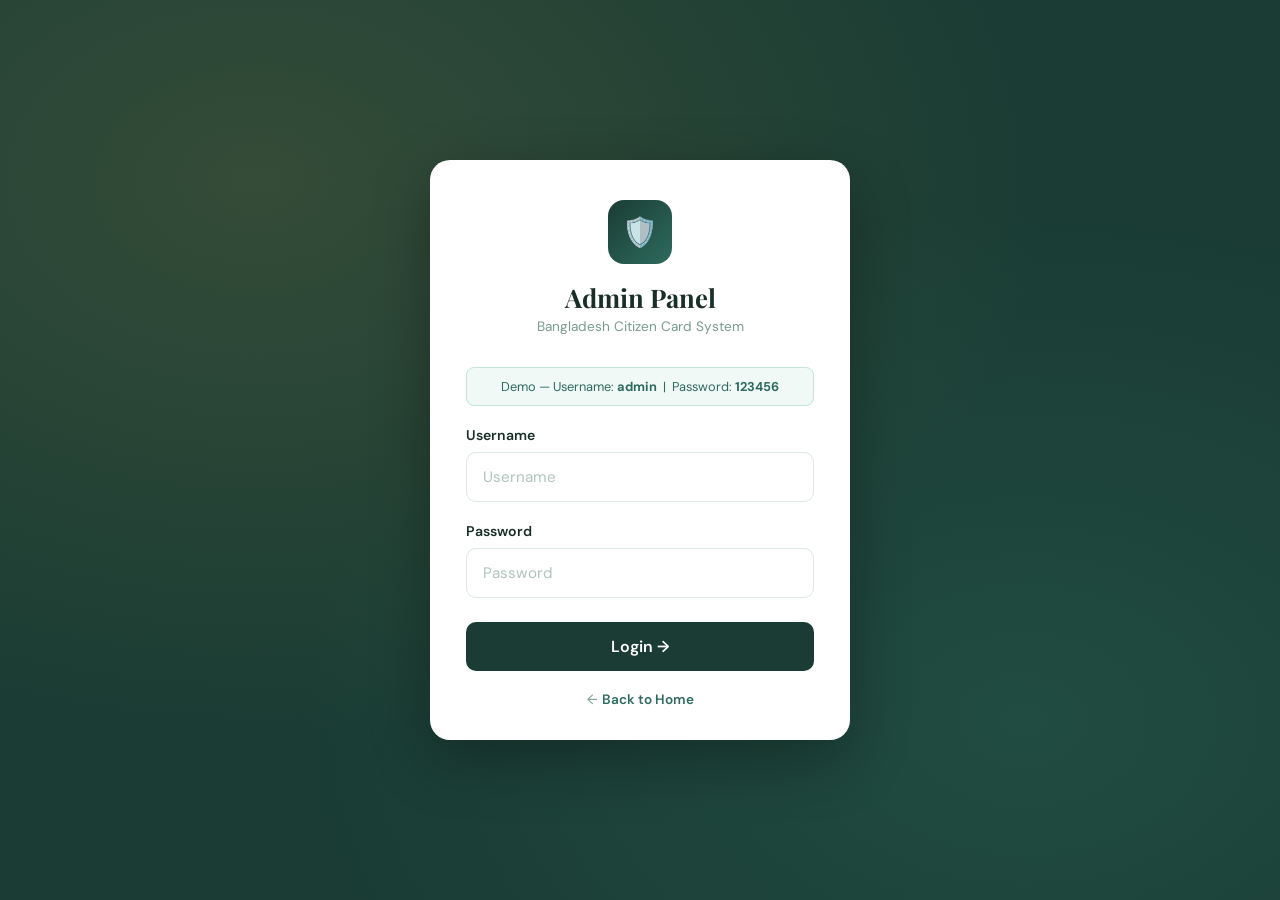
==== admin-login.html @ 38b1d243 "registration from and login fixed" ====
<!DOCTYPE html>
<html lang="en">
<head>
  <meta charset="UTF-8" />
  <meta name="viewport" content="width=device-width, initial-scale=1.0"/>
  <title>Admin Login — Bangladesh Citizen Card</title>
  <link href="https://fonts.googleapis.com/css2?family=Playfair+Display:wght@600;700&family=DM+Sans:wght@300;400;500;600&display=swap" rel="stylesheet"/>
  <link rel="stylesheet" href="style.css"/>
  <style>
    .admin-login-page {
      min-height: 100vh;
      background: var(--green-dark);
      display: flex;
      align-items: center;
      justify-content: center;
      padding: 24px;
      position: relative;
      overflow: hidden;
    }

    .admin-login-page::before {
      content: '';
      position: absolute;
      inset: 0;
      background:
        radial-gradient(ellipse at 20% 20%, rgba(201,168,76,0.15) 0%, transparent 55%),
        radial-gradient(ellipse at 80% 80%, rgba(58,138,116,0.20) 0%, transparent 50%);
      pointer-events: none;
    }

    .admin-login-box {
      background: var(--white);
      border-radius: 20px;
      padding: 40px 36px 32px;
      width: 100%;
      max-width: 420px;
      box-shadow: 0 20px 60px rgba(0,0,0,0.3);
      position: relative;
      z-index: 1;
    }

    .admin-login-header {
      text-align: center;
      margin-bottom: 32px;
    }

    .admin-icon {
      width: 64px;
      height: 64px;
      background: linear-gradient(135deg, var(--green-dark), var(--green-mid));
      border-radius: 16px;
      display: flex;
      align-items: center;
      justify-content: center;
      font-size: 1.8rem;
      margin: 0 auto 16px;
    }

    .admin-login-header h2 {
      font-family: 'Playfair Display', serif;
      font-size: 1.6rem;
      color: var(--text-dark);
      margin-bottom: 4px;
    }

    .admin-login-header p {
      font-size: 0.85rem;
      color: var(--text-muted);
    }

    .admin-login-box .form-group { margin-bottom: 20px; }

    .admin-login-box .form-group label {
      display: block;
      font-size: 0.88rem;
      font-weight: 600;
      color: var(--text-dark);
      margin-bottom: 8px;
    }

    .admin-login-box .form-group input {
      width: 100%;
      padding: 14px 16px;
      border: 1.5px solid var(--border);
      border-radius: 10px;
      font-size: 0.95rem;
      font-family: 'DM Sans', sans-serif;
      color: var(--text-dark);
      background: var(--white);
      outline: none;
      transition: border-color 0.2s, box-shadow 0.2s;
      box-sizing: border-box;
    }

    .admin-login-box .form-group input:focus {
      border-color: var(--green-mid);
      box-shadow: 0 0 0 3px rgba(46,107,94,0.12);
    }

    .admin-login-box .form-group input.error {
      border-color: #e74c3c;
      box-shadow: 0 0 0 3px rgba(231,76,60,0.10);
    }

    .err-msg {
      font-size: 0.8rem;
      color: #e74c3c;
      margin-top: 5px;
      display: none;
    }
    .err-msg.show { display: block; }

    .btn-admin-login {
      width: 100%;
      background: var(--green-dark);
      color: var(--white);
      border: none;
      border-radius: 10px;
      padding: 14px;
      font-size: 1rem;
      font-weight: 600;
      font-family: 'DM Sans', sans-serif;
      cursor: pointer;
      transition: background 0.2s, transform 0.15s;
      margin-top: 4px;
    }

    .btn-admin-login:hover {
      background: var(--green-mid);
      transform: translateY(-1px);
    }

    .back-link {
      text-align: center;
      margin-top: 20px;
      font-size: 0.85rem;
      color: var(--text-muted);
    }

    .back-link a {
      color: var(--green-mid);
      text-decoration: none;
      font-weight: 600;
    }

    .back-link a:hover { text-decoration: underline; }

    .demo-hint {
      background: #f0f9f5;
      border: 1px solid #c3e6d8;
      border-radius: 8px;
      padding: 10px 14px;
      font-size: 0.8rem;
      color: var(--green-mid);
      margin-bottom: 20px;
      text-align: center;
    }
  </style>
</head>
<body>

<div class="admin-login-page">
  <div class="admin-login-box">

    <div class="admin-login-header">
      <div class="admin-icon">🛡️</div>
      <h2>Admin Panel</h2>
      <p>Bangladesh Citizen Card System</p>
    </div>

    <div class="demo-hint">
      Demo — Username: <strong>admin</strong> &nbsp;|&nbsp; Password: <strong>123456</strong>
    </div>

    <div class="form-group">
      <label>Username</label>
      <input type="text" id="admin-username" placeholder="Username" />
      <span class="err-msg" id="username-err">⚠️ Username দিন।</span>
    </div>

    <div class="form-group">
      <label>Password</label>
      <input type="password" id="admin-password" placeholder="Password" />
      <span class="err-msg" id="password-err">⚠️ Password দিন।</span>
    </div>

    <span class="err-msg show" id="wrong-err" style="display:none; margin-bottom:12px; text-align:center;">⚠️ Username বা Password ভুল।</span>

    <button class="btn-admin-login" onclick="adminLogin()">Login →</button>

    <div class="back-link">
      ← <a href="index.html">Back to Home</a>
    </div>

  </div>
</div>

<script>
  function adminLogin() {
    const username = document.getElementById('admin-username').value.trim();
    const password = document.getElementById('admin-password').value.trim();
    const usernameErr = document.getElementById('username-err');
    const passwordErr = document.getElementById('password-err');
    const wrongErr    = document.getElementById('wrong-err');

    // reset
    usernameErr.classList.remove('show');
    passwordErr.classList.remove('show');
    wrongErr.style.display = 'none';
    document.getElementById('admin-username').classList.remove('error');
    document.getElementById('admin-password').classList.remove('error');

    let valid = true;
    if (!username) {
      usernameErr.classList.add('show');
      document.getElementById('admin-username').classList.add('error');
      valid = false;
    }
    if (!password) {
      passwordErr.classList.add('show');
      document.getElementById('admin-password').classList.add('error');
      valid = false;
    }
    if (!valid) return;

    // Fixed admin credentials
    if (username === 'admin' && password === '123456') {
      window.location.href = 'admin.html';
    } else {
      wrongErr.style.display = 'block';
      document.getElementById('admin-username').classList.add('error');
      document.getElementById('admin-password').classList.add('error');
    }
  }

  // Enter key support
  document.addEventListener('keydown', e => {
    if (e.key === 'Enter') adminLogin();
  });
</script>

</body>
</html>
---- style.css ----
/* ============================================================
   Bangladesh Citizen Card System — Stylesheet
   File: style.css
   ============================================================ */

/* ---------- RESET & ROOT VARIABLES ---------- */
*, *::before, *::after {
  box-sizing: border-box;
  margin: 0;
  padding: 0;
}

:root {
  --green-dark:  #1a3c34;
  --green-mid:   #2e6b5e;
  --green-light: #3a8a74;
  --gold:        #c9a84c;
  --gold-light:  #e2c47a;
  --white:       #ffffff;
  --bg-light:    #f4f6f5;
  --text-dark:   #1a2e28;
  --text-mid:    #3d5a52;
  --text-muted:  #7a9a90;
  --border:      #dce8e4;
  --shadow:      0 4px 24px rgba(26, 60, 52, 0.10);
}

body {
  font-family: 'DM Sans', sans-serif;
  background: var(--bg-light);
  color: var(--text-dark);
  min-height: 100vh;
}

/* ---------- NAVBAR ---------- */
nav {
  position: sticky;
  top: 0;
  z-index: 100;
  background: var(--white);
  border-bottom: 2px solid var(--border);
  display: flex;
  align-items: center;
  justify-content: space-between;
  padding: 0 32px;
  height: 60px;
  box-shadow: 0 2px 12px rgba(26, 60, 52, 0.07);
}

.nav-logo {
  display: flex;
  align-items: center;
  gap: 12px;
}

.nav-links {
  display: flex;
  align-items: center;
  gap: 28px;
  list-style: none;
}

.nav-links a {
  text-decoration: none;
  color: var(--text-mid);
  font-size: 0.95rem;
  font-weight: 500;
  transition: color 0.2s;
}

.nav-links a:hover {
  color: var(--green-mid);
}

.nav-right {
  display: flex;
  align-items: center;
  gap: 8px;
  color: var(--text-mid);
  font-size: 0.9rem;
  font-weight: 500;
  cursor: pointer;
}

/* ---------- HERO ---------- */
.hero {
  display: flex;
  min-height: 420px;
  overflow: hidden;
}

.hero-bg-pattern {
  position: absolute;
  inset: 0;
  background:
    radial-gradient(ellipse at 70% 50%, rgba(201,168,76,0.10) 0%, transparent 60%),
    radial-gradient(ellipse at 20% 80%, rgba(58,138,116,0.18) 0%, transparent 50%);
  pointer-events: none;
}

.hero-img-side {
  position: absolute;
  left: 0;
  top: 0;
  bottom: 0;
  width: 55%;
  overflow: hidden;
}

.hero-img-side svg {
  width: 100%;
  height: 100%;
  opacity: 0.5;
}

.hero-content {
  position: relative;
  z-index: 2;
  margin-left: auto;
  max-width: 420px;
  display: flex;
  flex-direction: column;
  gap: 18px;
}

.hero-badge {
  display: inline-block;
  background: rgba(201, 168, 76, 0.15);
  border: 1px solid var(--gold);
  color: var(--gold-light);
  font-size: 0.78rem;
  font-weight: 600;
  letter-spacing: 0.12em;
  text-transform: uppercase;
  padding: 4px 14px;
  border-radius: 20px;
  width: fit-content;
}

.hero h1 {
  font-family: 'Playfair Display', serif;
  font-size: 2.6rem;
  color: var(--white);
  line-height: 1.1;
}

.hero h1 span {
  color: var(--gold);
}

.hero-card {
  background: rgba(255, 255, 255, 0.10);
  border: 1px solid rgba(201, 168, 76, 0.30);
  border-radius: 14px;
  padding: 20px 24px;
  backdrop-filter: blur(10px);
}

.hero-card p.label {
  font-size: 0.82rem;
  color: var(--text-muted);
  margin-bottom: 2px;
}

.hero-card p.label span {
  color: var(--gold);
  font-weight: 600;
}

.hero-card .desc {
  font-size: 0.88rem;
  color: rgba(255, 255, 255, 0.75);
  margin: 6px 0 14px;
  line-height: 1.6;
}

.btn-primary {
  display: inline-flex;
  align-items: center;
  gap: 8px;
  background: var(--gold);
  color: var(--green-dark);
  font-weight: 700;
  font-size: 0.92rem;
  padding: 10px 22px;
  border-radius: 8px;
  border: none;
  cursor: pointer;
  text-decoration: none;
  transition: background 0.2s, transform 0.15s;
  letter-spacing: 0.02em;
}

.btn-primary:hover {
  background: var(--gold-light);
  transform: translateY(-1px);
}

/* ---------- LOGIN SECTION ---------- */
.section-account {
  background: var(--white);
  padding: 56px 24px 48px;
  text-align: center;
}

.section-account h2 {
  font-family: 'Playfair Display', serif;
  font-size: 2rem;
  color: var(--text-dark);
  margin-bottom: 8px;
}

.section-account .sub {
  color: var(--text-muted);
  font-size: 0.95rem;
  margin-bottom: 32px;
}

.login-card {
  max-width: 480px;
  margin: 0 auto;
  background: #f7faf9;
  border: 1.5px solid var(--border);
  border-radius: 18px;
  padding: 36px 36px 28px;
  box-shadow: var(--shadow);
  text-align: left;
}

.login-card h3 {
  font-family: 'Playfair Display', serif;
  font-size: 1.3rem;
  color: var(--text-dark);
  margin-bottom: 22px;
  text-align: center;
}

.form-group {
  margin-bottom: 18px;
}

.form-group label {
  display: block;
  font-size: 0.87rem;
  font-weight: 500;
  color: var(--text-mid);
  margin-bottom: 6px;
}

.form-group input {
  width: 100%;
  padding: 11px 14px;
  border: 1.5px solid var(--border);
  border-radius: 8px;
  font-size: 0.95rem;
  font-family: 'DM Sans', sans-serif;
  color: var(--text-dark);
  background: var(--white);
  transition: border-color 0.2s, box-shadow 0.2s;
  outline: none;
}

.form-group input:focus {
  border-color: var(--green-mid);
  box-shadow: 0 0 0 3px rgba(46, 107, 94, 0.10);
}

.form-group input::placeholder {
  color: #b0c4bc;
}

.login-actions {
  display: flex;
  align-items: center;
  gap: 18px;
  margin-top: 8px;
}

.btn-login {
  background: var(--green-dark);
  color: var(--white);
  border: none;
  border-radius: 8px;
  padding: 10px 28px;
  font-size: 0.95rem;
  font-weight: 600;
  font-family: 'DM Sans', sans-serif;
  cursor: pointer;
  transition: background 0.2s, transform 0.15s;
}

.btn-login:hover {
  background: var(--green-mid);
  transform: translateY(-1px);
}

.forgot-link {
  color: var(--text-muted);
  font-size: 0.88rem;
  cursor: pointer;
  text-decoration: none;
  transition: color 0.2s;
}

.forgot-link:hover {
  color: var(--green-mid);
}

/* ---------- FAQ SECTION ---------- */
.section-faq {
  padding: 60px 24px;
  max-width: 720px;
  margin: 0 auto;
}

.section-faq h2 {
  font-family: 'Playfair Display', serif;
  font-size: 2rem;
  color: var(--text-dark);
  text-align: center;
  margin-bottom: 36px;
}

.faq-list {
  display: flex;
  flex-direction: column;
  gap: 14px;
}

.faq-item {
  background: var(--white);
  border: 1.5px solid var(--border);
  border-radius: 12px;
  overflow: hidden;
  box-shadow: 0 2px 10px rgba(26, 60, 52, 0.05);
  transition: box-shadow 0.2s;
}

.faq-item:hover {
  box-shadow: var(--shadow);
}

.faq-header {
  display: flex;
  align-items: center;
  justify-content: space-between;
  padding: 18px 22px;
  cursor: pointer;
  user-select: none;
}

.faq-header span {
  font-size: 1rem;
  font-weight: 600;
  color: var(--green-dark);
  letter-spacing: 0.01em;
}

.faq-icon {
  width: 28px;
  height: 28px;
  background: var(--bg-light);
  border-radius: 50%;
  display: flex;
  align-items: center;
  justify-content: center;
  transition: background 0.2s;
  flex-shrink: 0;
}

.faq-icon svg {
  width: 14px;
  height: 14px;
  fill: none;
  stroke: var(--green-mid);
  stroke-width: 2.5;
  stroke-linecap: round;
  stroke-linejoin: round;
  transition: transform 0.3s;
}

.faq-item.open .faq-icon {
  background: var(--green-dark);
}

.faq-item.open .faq-icon svg {
  stroke: var(--white);
  transform: rotate(180deg);
}

.faq-body {
  max-height: 0;
  overflow: hidden;
  transition: max-height 0.35s ease;
}

.faq-body p {
  padding: 0 22px 18px;
  font-size: 0.92rem;
  color: var(--text-mid);
  line-height: 1.7;
}

.faq-item.open .faq-body {
  max-height: 200px;
}

/* ---------- INFO SECTION ---------- */
.section-info {
  background: var(--white);
  border-top: 2px solid var(--border);
  padding: 52px 24px 44px;
  text-align: center;
}

.section-info h2 {
  font-family: 'Playfair Display', serif;
  font-size: 1.7rem;
  color: var(--text-dark);
  margin-bottom: 16px;
}

.section-info p {
  max-width: 700px;
  margin: 0 auto;
  font-size: 0.93rem;
  color: var(--text-mid);
  line-height: 1.8;
}

.section-info p + p {
  margin-top: 10px;
}

.info-highlight {
  color: var(--green-mid);
  font-weight: 600;
}

/* ---------- FOOTER ---------- */
footer {
  background: var(--green-dark);
  color: rgba(255, 255, 255, 0.85);
  padding: 32px 40px;
  display: flex;
  align-items: center;
  justify-content: space-between;
  gap: 24px;
  flex-wrap: wrap;
}

.footer-left {
  display: flex;
  align-items: center;
  gap: 14px;
}

.footer-logo {
  width: 52px;
  height: 52px;
  background: rgba(255, 255, 255, 0.10);
  border-radius: 50%;
  display: flex;
  align-items: center;
  justify-content: center;
  font-size: 1.6rem;
}

.footer-brand {
  font-weight: 600;
  font-size: 1rem;
  color: var(--white);
  line-height: 1.4;
}

.footer-brand small {
  display: block;
  font-size: 0.8rem;
  color: var(--gold-light);
  font-weight: 400;
}

.footer-right {
  text-align: right;
  font-size: 0.84rem;
  line-height: 1.9;
  color: rgba(255, 255, 255, 0.7);
}

.footer-right a {
  color: var(--gold-light);
  text-decoration: none;
}

.footer-right a:hover {
  text-decoration: underline;
}

/* ---------- ANIMATIONS ---------- */
@keyframes fadeInUp {
  from {
    opacity: 0;
    transform: translateY(22px);
  }
  to {
    opacity: 1;
    transform: translateY(0);
  }
}

.hero-content > * {
  animation: fadeInUp 0.6s ease both;
}

.hero-content > *:nth-child(1) { animation-delay: 0.05s; }
.hero-content > *:nth-child(2) { animation-delay: 0.15s; }
.hero-content > *:nth-child(3) { animation-delay: 0.28s; }

/* ---------- RESPONSIVE ---------- */
@media (max-width: 700px) {
  nav {
    padding: 0 16px;
  }

  .hero {
    padding: 32px 18px;
    min-height: 320px;
  }

  .hero h1 {
    font-size: 1.9rem;
  }

  .hero-content {
    max-width: 100%;
  }

  footer {
    flex-direction: column;
    text-align: center;
  }

  .footer-right {
    text-align: center;
  }

  .login-card {
    padding: 24px 16px 20px;
  }
}
/* ---- HERO SPLIT LAYOUT ---- */
.hero-left {
  position: relative;
  width: 50%;
  min-height: 420px;
  overflow: hidden;
  flex-shrink: 0;
  animation: fadeInLeft 0.7s ease both;
}

.hero-left img {
  width: 100%;
  height: 100%;
  object-fit: cover;
  object-position: center;
  display: block;
  transition: transform 0.6s ease;
}

.hero-left:hover img {
  transform: scale(1.04);
}

.hero-left-overlay {
  position: absolute;
  inset: 0;
  background: linear-gradient(
    to right,
    rgba(26,60,52,0.15) 0%,
    rgba(26,60,52,0.45) 100%
  );
}

.hero-right {
  width: 50%;
  background: linear-gradient(135deg, #1a3c34 0%, #2e6b5e 45%, #1a3c34 100%);
  position: relative;
  display: flex;
  align-items: center;
  justify-content: center;
  padding: 40px 48px;
  overflow: hidden;
}

.hero-right::before {
  content: '';
  position: absolute;
  inset: 0;
  background:
    radial-gradient(ellipse at 20% 20%, rgba(201,168,76,0.18) 0%, transparent 55%),
    radial-gradient(ellipse at 80% 80%, rgba(58,138,116,0.20) 0%, transparent 50%);
  pointer-events: none;
}

.hero-right::after {
  content: '';
  position: absolute;
  inset: 0;
  background-image:
    linear-gradient(rgba(255,255,255,0.03) 1px, transparent 1px),
    linear-gradient(90deg, rgba(255,255,255,0.03) 1px, transparent 1px);
  background-size: 32px 32px;
  pointer-events: none;
}

.hero-content {
  position: relative;
  z-index: 2;
  display: flex;
  flex-direction: column;
  gap: 18px;
  max-width: 400px;
  width: 100%;
  margin: 0 auto;
}

@keyframes fadeInLeft {
  from { opacity: 0; transform: translateX(-24px); }
  to   { opacity: 1; transform: translateX(0); }
}

@media (max-width: 768px) {
  .hero { flex-direction: column; min-height: auto; }
  .hero-left { width: 100%; height: 220px; }
  .hero-right { width: 100%; padding: 32px 20px; }
  .hero h1 { font-size: 1.8rem; }
}
/* ---------- FORGET PASSWORD MODAL ---------- */
.modal-overlay {
  display: none;
  position: fixed;
  inset: 0;
  background: rgba(0, 0, 0, 0.5);
  z-index: 9999;
  align-items: center;
  justify-content: center;
  padding: 20px;
}

.modal-overlay.active {
  display: flex;
}

.modal-box {
  background: var(--white);
  border-radius: 18px;
  padding: 36px 32px 28px;
  width: 100%;
  max-width: 420px;
  box-shadow: 0 16px 56px rgba(0, 0, 0, 0.20);
  position: relative;
}

.modal-close {
  position: absolute;
  top: 16px;
  right: 18px;
  background: none;
  border: none;
  font-size: 1.3rem;
  cursor: pointer;
  color: #aaa;
  transition: color 0.2s;
}

.modal-close:hover { color: #e74c3c; }

.modal-box h3 {
  font-family: 'Playfair Display', serif;
  font-size: 1.4rem;
  color: var(--text-dark);
  margin-bottom: 6px;
}

.modal-box p {
  font-size: 0.9rem;
  color: var(--text-muted);
  margin-bottom: 20px;
  line-height: 1.6;
}

.modal-steps { display: none; }
.modal-steps.active { display: block; }

.modal-btn {
  width: 100%;
  background: var(--green-dark);
  color: var(--white);
  border: none;
  border-radius: 10px;
  padding: 14px;
  font-size: 1rem;
  font-weight: 600;
  font-family: 'DM Sans', sans-serif;
  cursor: pointer;
  margin-top: 4px;
  transition: background 0.2s;
}

.modal-btn:hover { background: var(--green-mid); }

.otp-row {
  display: flex;
  gap: 12px;
  margin-bottom: 12px;
}

.otp-box {
  width: 56px !important;
  height: 56px;
  text-align: center;
  font-size: 1.4rem;
  font-weight: 700;
  border: 1.5px solid var(--border) !important;
  border-radius: 10px !important;
  background: #f0f4f3 !important;
  padding: 0 !important;
  outline: none;
  transition: border-color 0.2s, box-shadow 0.2s;
}

.otp-box:focus {
  border-color: var(--green-mid) !important;
  box-shadow: 0 0 0 3px rgba(46, 107, 94, 0.12) !important;
}

.fp-demo-hint {
  display: block;
  font-size: 0.82rem;
  color: var(--green-mid);
  margin-bottom: 10px;
}

.fp-err {
  display: none;
  font-size: 0.82rem;
  color: #e74c3c;
  margin-top: 5px;
  margin-bottom: 10px;
}

.fp-err.show { display: block; }

.fp-success { text-align: center; padding: 12px 0; }
.fp-success-icon { font-size: 2.8rem; }

.fp-success h4 {
  font-family: 'Playfair Display', serif;
  font-size: 1.3rem;
  color: #27ae60;
  margin: 10px 0 6px;
}

.fp-success p {
  font-size: 0.88rem;
  color: var(--text-muted);
  margin-bottom: 0;
}
/* ---------- FORGET PASSWORD MODAL ---------- */
.modal-overlay {
  display: none;
  position: fixed;
  inset: 0;
  background: rgba(0, 0, 0, 0.5);
  z-index: 9999;
  align-items: center;
  justify-content: center;
  padding: 20px;
}

.modal-overlay.active {
  display: flex;
}

.modal-box {
  background: var(--white);
  border-radius: 18px;
  padding: 36px 32px 28px;
  width: 100%;
  max-width: 420px;
  box-shadow: 0 16px 56px rgba(0, 0, 0, 0.20);
  position: relative;
}

.modal-close {
  position: absolute;
  top: 16px;
  right: 18px;
  background: none;
  border: none;
  font-size: 1.3rem;
  cursor: pointer;
  color: #aaa;
  transition: color 0.2s;
}

.modal-close:hover { color: #e74c3c; }

.modal-box h3 {
  font-family: 'Playfair Display', serif;
  font-size: 1.4rem;
  color: var(--text-dark);
  margin-bottom: 6px;
}

.modal-box p {
  font-size: 0.9rem;
  color: var(--text-muted);
  margin-bottom: 20px;
  line-height: 1.6;
}

.modal-steps { display: none; }
.modal-steps.active { display: block; }

.modal-btn {
  width: 100%;
  background: var(--green-dark);
  color: var(--white);
  border: none;
  border-radius: 10px;
  padding: 14px;
  font-size: 1rem;
  font-weight: 600;
  font-family: 'DM Sans', sans-serif;
  cursor: pointer;
  margin-top: 4px;
  transition: background 0.2s;
}

.modal-btn:hover { background: var(--green-mid); }

.otp-row {
  display: flex;
  gap: 12px;
  margin-bottom: 12px;
}

.otp-box {
  width: 56px !important;
  height: 56px;
  text-align: center;
  font-size: 1.4rem;
  font-weight: 700;
  border: 1.5px solid var(--border) !important;
  border-radius: 10px !important;
  background: #f0f4f3 !important;
  padding: 0 !important;
  outline: none;
  transition: border-color 0.2s, box-shadow 0.2s;
}

.otp-box:focus {
  border-color: var(--green-mid) !important;
  box-shadow: 0 0 0 3px rgba(46, 107, 94, 0.12) !important;
}

.fp-demo-hint {
  display: block;
  font-size: 0.82rem;
  color: var(--green-mid);
  margin-bottom: 10px;
}

.fp-err {
  display: none;
  font-size: 0.82rem;
  color: #e74c3c;
  margin-top: 5px;
  margin-bottom: 10px;
}

.fp-err.show { display: block; }

.fp-success { text-align: center; padding: 12px 0; }
.fp-success-icon { font-size: 2.8rem; }

.fp-success h4 {
  font-family: 'Playfair Display', serif;
  font-size: 1.3rem;
  color: #27ae60;
  margin: 10px 0 6px;
}

.fp-success p {
  font-size: 0.88rem;
  color: var(--text-muted);
  margin-bottom: 0;
}
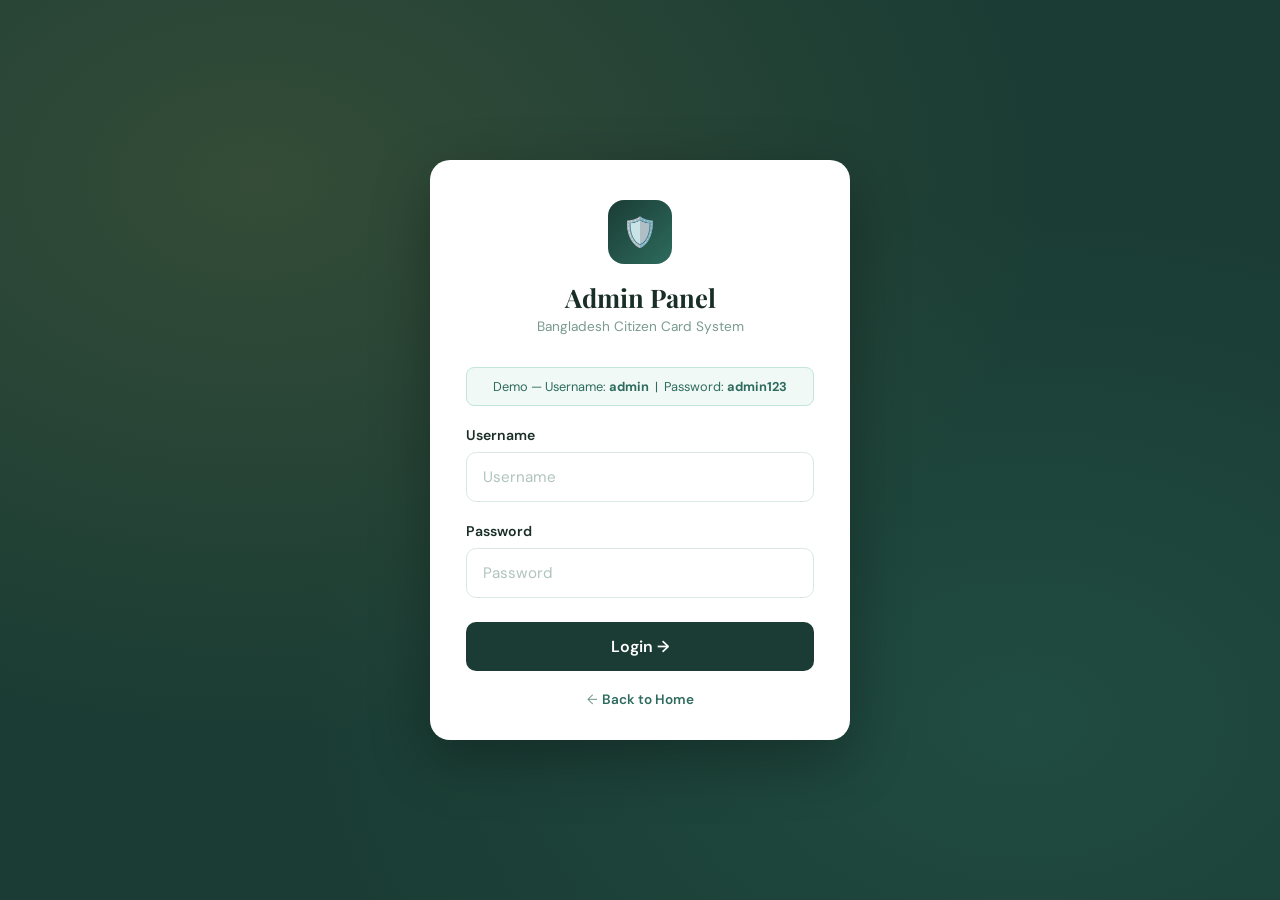
==== commit 4ea7b05c: "demo redy" ====
--- a/admin-login.html
+++ b/admin-login.html
@@ -169,7 +169,7 @@
     </div>
 
     <div class="demo-hint">
-      Demo — Username: <strong>admin</strong> &nbsp;|&nbsp; Password: <strong>123456</strong>
+      Demo — Username: <strong>admin</strong> &nbsp;|&nbsp; Password: <strong>admin123</strong>
     </div>
 
     <div class="form-group">
@@ -224,7 +224,7 @@
     if (!valid) return;
 
     // Fixed admin credentials
-    if (username === 'admin' && password === '123456') {
+    if (username === 'admin' && password === 'admin123') {
       window.location.href = 'admin.html';
     } else {
       wrongErr.style.display = 'block';
--- a/style.css
+++ b/style.css
@@ -306,6 +306,35 @@
   color: var(--green-mid);
 }
 
+/* Login Success State */
+.login-success {
+  display: none;
+  max-width: 480px;
+  margin: 0 auto;
+  background: #eafaf3;
+  border: 1.5px solid #2ecc71;
+  border-radius: 18px;
+  padding: 36px;
+  text-align: center;
+}
+
+.login-success-icon {
+  font-size: 2.8rem;
+  margin-bottom: 12px;
+}
+
+.login-success h4 {
+  font-family: 'Playfair Display', serif;
+  font-size: 1.4rem;
+  color: #27ae60;
+  margin-bottom: 8px;
+}
+
+.login-success p {
+  color: var(--text-mid);
+  font-size: 0.95rem;
+}
+
 /* ---------- FAQ SECTION ---------- */
 .section-faq {
   padding: 60px 24px;
@@ -498,14 +527,8 @@
 
 /* ---------- ANIMATIONS ---------- */
 @keyframes fadeInUp {
-  from {
-    opacity: 0;
-    transform: translateY(22px);
-  }
-  to {
-    opacity: 1;
-    transform: translateY(0);
-  }
+  from { opacity: 0; transform: translateY(22px); }
+  to   { opacity: 1; transform: translateY(0); }
 }
 
 .hero-content > * {
@@ -516,39 +539,7 @@
 .hero-content > *:nth-child(2) { animation-delay: 0.15s; }
 .hero-content > *:nth-child(3) { animation-delay: 0.28s; }
 
-/* ---------- RESPONSIVE ---------- */
-@media (max-width: 700px) {
-  nav {
-    padding: 0 16px;
-  }
-
-  .hero {
-    padding: 32px 18px;
-    min-height: 320px;
-  }
-
-  .hero h1 {
-    font-size: 1.9rem;
-  }
-
-  .hero-content {
-    max-width: 100%;
-  }
-
-  footer {
-    flex-direction: column;
-    text-align: center;
-  }
-
-  .footer-right {
-    text-align: center;
-  }
-
-  .login-card {
-    padding: 24px 16px 20px;
-  }
-}
-/* ---- HERO SPLIT LAYOUT ---- */
+/* ---------- HERO SPLIT LAYOUT ---------- */
 .hero-left {
   position: relative;
   width: 50%;
@@ -629,12 +620,23 @@
   to   { opacity: 1; transform: translateX(0); }
 }
 
-@media (max-width: 768px) {
-  .hero { flex-direction: column; min-height: auto; }
-  .hero-left { width: 100%; height: 220px; }
-  .hero-right { width: 100%; padding: 32px 20px; }
-  .hero h1 { font-size: 1.8rem; }
-}
+.hero-content > * {
+  animation: fadeInUp 0.6s ease both;
+}
+
+.hero-content > *:nth-child(1) { animation-delay: 0.05s; }
+.hero-content > *:nth-child(2) { animation-delay: 0.15s; }
+.hero-content > *:nth-child(3) { animation-delay: 0.28s; }
+
+@keyframes textGlow {
+  from { text-shadow: 0 0 0 rgba(201, 168, 76, 0); }
+  to   { text-shadow: 0 0 16px rgba(201, 168, 76, 0.85); }
+}
+
+.hero h1 span.gold {
+  animation: textGlow 2.4s ease-in-out infinite alternate;
+}
+
 /* ---------- FORGET PASSWORD MODAL ---------- */
 .modal-overlay {
   display: none;
@@ -670,6 +672,7 @@
   font-size: 1.3rem;
   cursor: pointer;
   color: #aaa;
+  line-height: 1;
   transition: color 0.2s;
 }
 
@@ -704,11 +707,15 @@
   font-family: 'DM Sans', sans-serif;
   cursor: pointer;
   margin-top: 4px;
-  transition: background 0.2s;
-}
-
-.modal-btn:hover { background: var(--green-mid); }
-
+  transition: background 0.2s, transform 0.15s;
+}
+
+.modal-btn:hover {
+  background: var(--green-mid);
+  transform: translateY(-1px);
+}
+
+/* OTP boxes */
 .otp-row {
   display: flex;
   gap: 12px;
@@ -734,6 +741,7 @@
   box-shadow: 0 0 0 3px rgba(46, 107, 94, 0.12) !important;
 }
 
+/* Demo hint */
 .fp-demo-hint {
   display: block;
   font-size: 0.82rem;
@@ -741,6 +749,7 @@
   margin-bottom: 10px;
 }
 
+/* Error messages */
 .fp-err {
   display: none;
   font-size: 0.82rem;
@@ -751,7 +760,12 @@
 
 .fp-err.show { display: block; }
 
-.fp-success { text-align: center; padding: 12px 0; }
+/* Success step */
+.fp-success {
+  text-align: center;
+  padding: 12px 0;
+}
+
 .fp-success-icon { font-size: 2.8rem; }
 
 .fp-success h4 {
@@ -766,134 +780,21 @@
   color: var(--text-muted);
   margin-bottom: 0;
 }
-/* ---------- FORGET PASSWORD MODAL ---------- */
-.modal-overlay {
-  display: none;
-  position: fixed;
-  inset: 0;
-  background: rgba(0, 0, 0, 0.5);
-  z-index: 9999;
-  align-items: center;
-  justify-content: center;
-  padding: 20px;
-}
-
-.modal-overlay.active {
-  display: flex;
-}
-
-.modal-box {
-  background: var(--white);
-  border-radius: 18px;
-  padding: 36px 32px 28px;
-  width: 100%;
-  max-width: 420px;
-  box-shadow: 0 16px 56px rgba(0, 0, 0, 0.20);
-  position: relative;
-}
-
-.modal-close {
-  position: absolute;
-  top: 16px;
-  right: 18px;
-  background: none;
-  border: none;
-  font-size: 1.3rem;
-  cursor: pointer;
-  color: #aaa;
-  transition: color 0.2s;
-}
-
-.modal-close:hover { color: #e74c3c; }
-
-.modal-box h3 {
-  font-family: 'Playfair Display', serif;
-  font-size: 1.4rem;
-  color: var(--text-dark);
-  margin-bottom: 6px;
-}
-
-.modal-box p {
-  font-size: 0.9rem;
-  color: var(--text-muted);
-  margin-bottom: 20px;
-  line-height: 1.6;
-}
-
-.modal-steps { display: none; }
-.modal-steps.active { display: block; }
-
-.modal-btn {
-  width: 100%;
-  background: var(--green-dark);
-  color: var(--white);
-  border: none;
-  border-radius: 10px;
-  padding: 14px;
-  font-size: 1rem;
-  font-weight: 600;
-  font-family: 'DM Sans', sans-serif;
-  cursor: pointer;
-  margin-top: 4px;
-  transition: background 0.2s;
-}
-
-.modal-btn:hover { background: var(--green-mid); }
-
-.otp-row {
-  display: flex;
-  gap: 12px;
-  margin-bottom: 12px;
-}
-
-.otp-box {
-  width: 56px !important;
-  height: 56px;
-  text-align: center;
-  font-size: 1.4rem;
-  font-weight: 700;
-  border: 1.5px solid var(--border) !important;
-  border-radius: 10px !important;
-  background: #f0f4f3 !important;
-  padding: 0 !important;
-  outline: none;
-  transition: border-color 0.2s, box-shadow 0.2s;
-}
-
-.otp-box:focus {
-  border-color: var(--green-mid) !important;
-  box-shadow: 0 0 0 3px rgba(46, 107, 94, 0.12) !important;
-}
-
-.fp-demo-hint {
-  display: block;
-  font-size: 0.82rem;
-  color: var(--green-mid);
-  margin-bottom: 10px;
-}
-
-.fp-err {
-  display: none;
-  font-size: 0.82rem;
-  color: #e74c3c;
-  margin-top: 5px;
-  margin-bottom: 10px;
-}
-
-.fp-err.show { display: block; }
-
-.fp-success { text-align: center; padding: 12px 0; }
-.fp-success-icon { font-size: 2.8rem; }
-
-.fp-success h4 {
-  font-family: 'Playfair Display', serif;
-  font-size: 1.3rem;
-  color: #27ae60;
-  margin: 10px 0 6px;
-}
-
-.fp-success p {
-  font-size: 0.88rem;
-  color: var(--text-muted);
-  margin-bottom: 0;
+
+/* ---------- RESPONSIVE ---------- */
+@media (max-width: 768px) {
+  .hero { flex-direction: column; min-height: auto; }
+  .hero-left { width: 100%; height: 220px; min-height: auto; }
+  .hero-right { width: 100%; padding: 32px 20px; }
+  .hero h1 { font-size: 1.8rem; }
+}
+
+@media (max-width: 700px) {
+  nav { padding: 0 16px; }
+  .hero { padding: 0; min-height: 320px; }
+  footer { flex-direction: column; text-align: center; }
+  .footer-right { text-align: center; }
+  .login-card { padding: 24px 16px 20px; }
+  .modal-box { padding: 28px 20px 22px; }
+  .otp-box { width: 46px !important; height: 46px; font-size: 1.2rem; }
 }
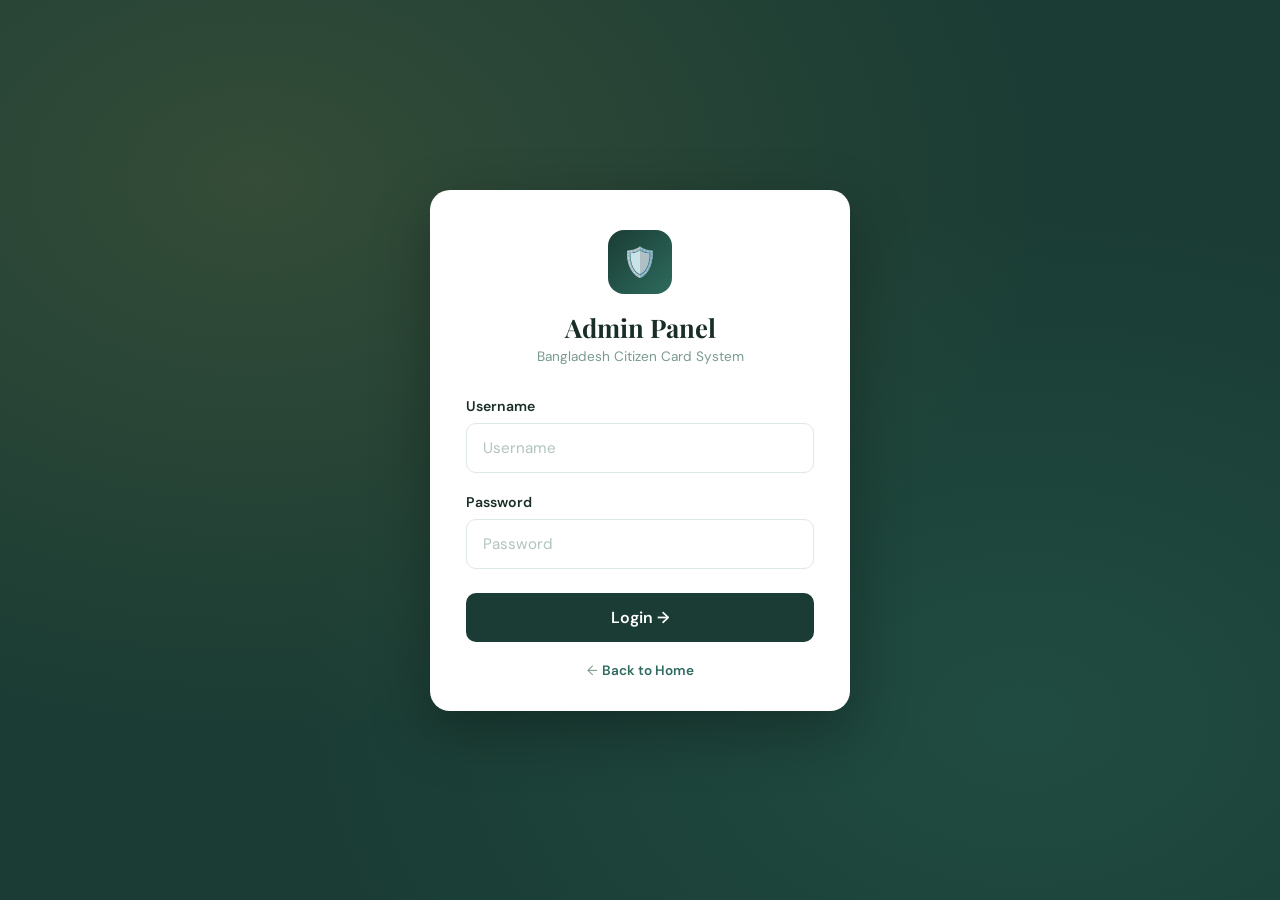
==== commit 4a0af0d4: "fix admin login" ====
--- a/admin-login.html
+++ b/admin-login.html
@@ -2,10 +2,10 @@
 <html lang="en">
 <head>
   <meta charset="UTF-8" />
-  <meta name="viewport" content="width=device-width, initial-scale=1.0"/>
+  <meta name="viewport" content="width=device-width, initial-scale=1.0" />
   <title>Admin Login — Bangladesh Citizen Card</title>
-  <link href="https://fonts.googleapis.com/css2?family=Playfair+Display:wght@600;700&family=DM+Sans:wght@300;400;500;600&display=swap" rel="stylesheet"/>
-  <link rel="stylesheet" href="style.css"/>
+  <link href="https://fonts.googleapis.com/css2?family=Playfair+Display:wght@600;700&family=DM+Sans:wght@300;400;500;600&display=swap" rel="stylesheet" />
+  <link rel="stylesheet" href="style.css" />
   <style>
     .admin-login-page {
       min-height: 100vh;
@@ -17,7 +17,6 @@
       position: relative;
       overflow: hidden;
     }
-
     .admin-login-page::before {
       content: '';
       position: absolute;
@@ -27,7 +26,6 @@
         radial-gradient(ellipse at 80% 80%, rgba(58,138,116,0.20) 0%, transparent 50%);
       pointer-events: none;
     }
-
     .admin-login-box {
       background: var(--white);
       border-radius: 20px;
@@ -38,46 +36,34 @@
       position: relative;
       z-index: 1;
     }
-
     .admin-login-header {
       text-align: center;
       margin-bottom: 32px;
     }
-
     .admin-icon {
-      width: 64px;
-      height: 64px;
+      width: 64px; height: 64px;
       background: linear-gradient(135deg, var(--green-dark), var(--green-mid));
       border-radius: 16px;
-      display: flex;
-      align-items: center;
-      justify-content: center;
+      display: flex; align-items: center; justify-content: center;
       font-size: 1.8rem;
       margin: 0 auto 16px;
     }
-
     .admin-login-header h2 {
       font-family: 'Playfair Display', serif;
       font-size: 1.6rem;
       color: var(--text-dark);
       margin-bottom: 4px;
     }
-
     .admin-login-header p {
       font-size: 0.85rem;
       color: var(--text-muted);
     }
-
     .admin-login-box .form-group { margin-bottom: 20px; }
-
     .admin-login-box .form-group label {
       display: block;
-      font-size: 0.88rem;
-      font-weight: 600;
-      color: var(--text-dark);
-      margin-bottom: 8px;
-    }
-
+      font-size: 0.88rem; font-weight: 600;
+      color: var(--text-dark); margin-bottom: 8px;
+    }
     .admin-login-box .form-group input {
       width: 100%;
       padding: 14px 16px;
@@ -91,70 +77,52 @@
       transition: border-color 0.2s, box-shadow 0.2s;
       box-sizing: border-box;
     }
-
     .admin-login-box .form-group input:focus {
       border-color: var(--green-mid);
       box-shadow: 0 0 0 3px rgba(46,107,94,0.12);
     }
-
     .admin-login-box .form-group input.error {
       border-color: #e74c3c;
       box-shadow: 0 0 0 3px rgba(231,76,60,0.10);
     }
-
     .err-msg {
-      font-size: 0.8rem;
-      color: #e74c3c;
-      margin-top: 5px;
-      display: none;
+      font-size: 0.8rem; color: #e74c3c;
+      margin-top: 5px; display: none;
     }
     .err-msg.show { display: block; }
-
     .btn-admin-login {
       width: 100%;
       background: var(--green-dark);
       color: var(--white);
-      border: none;
-      border-radius: 10px;
+      border: none; border-radius: 10px;
       padding: 14px;
-      font-size: 1rem;
-      font-weight: 600;
+      font-size: 1rem; font-weight: 600;
       font-family: 'DM Sans', sans-serif;
       cursor: pointer;
       transition: background 0.2s, transform 0.15s;
       margin-top: 4px;
     }
-
     .btn-admin-login:hover {
       background: var(--green-mid);
       transform: translateY(-1px);
     }
-
+    .btn-admin-login:disabled {
+      background: #aaa;
+      cursor: not-allowed;
+      transform: none;
+    }
     .back-link {
       text-align: center;
       margin-top: 20px;
       font-size: 0.85rem;
       color: var(--text-muted);
     }
-
     .back-link a {
       color: var(--green-mid);
       text-decoration: none;
       font-weight: 600;
     }
-
     .back-link a:hover { text-decoration: underline; }
-
-    .demo-hint {
-      background: #f0f9f5;
-      border: 1px solid #c3e6d8;
-      border-radius: 8px;
-      padding: 10px 14px;
-      font-size: 0.8rem;
-      color: var(--green-mid);
-      margin-bottom: 20px;
-      text-align: center;
-    }
   </style>
 </head>
 <body>
@@ -168,10 +136,6 @@
       <p>Bangladesh Citizen Card System</p>
     </div>
 
-    <div class="demo-hint">
-      Demo — Username: <strong>admin</strong> &nbsp;|&nbsp; Password: <strong>admin123</strong>
-    </div>
-
     <div class="form-group">
       <label>Username</label>
       <input type="text" id="admin-username" placeholder="Username" />
@@ -184,9 +148,11 @@
       <span class="err-msg" id="password-err">⚠️ Password দিন।</span>
     </div>
 
-    <span class="err-msg show" id="wrong-err" style="display:none; margin-bottom:12px; text-align:center;">⚠️ Username বা Password ভুল।</span>
-
-    <button class="btn-admin-login" onclick="adminLogin()">Login →</button>
+    <span class="err-msg" id="wrong-err" style="margin-bottom:12px; text-align:center;">
+      ⚠️ Username বা Password ভুল।
+    </span>
+
+    <button class="btn-admin-login" id="loginBtn" onclick="handleAdminLogin()">Login →</button>
 
     <div class="back-link">
       ← <a href="index.html">Back to Home</a>
@@ -195,21 +161,24 @@
   </div>
 </div>
 
+<script src="api.js"></script>
 <script>
-  function adminLogin() {
-    const username = document.getElementById('admin-username').value.trim();
-    const password = document.getElementById('admin-password').value.trim();
+  async function handleAdminLogin() {
+    const username   = document.getElementById('admin-username').value.trim();
+    const password   = document.getElementById('admin-password').value.trim();
     const usernameErr = document.getElementById('username-err');
     const passwordErr = document.getElementById('password-err');
-    const wrongErr    = document.getElementById('wrong-err');
-
-    // reset
+    const wrongErr   = document.getElementById('wrong-err');
+    const loginBtn   = document.getElementById('loginBtn');
+
+    // Reset errors
     usernameErr.classList.remove('show');
     passwordErr.classList.remove('show');
-    wrongErr.style.display = 'none';
+    wrongErr.classList.remove('show');
     document.getElementById('admin-username').classList.remove('error');
     document.getElementById('admin-password').classList.remove('error');
 
+    // Validate
     let valid = true;
     if (!username) {
       usernameErr.classList.add('show');
@@ -223,19 +192,26 @@
     }
     if (!valid) return;
 
-    // Fixed admin credentials
-    if (username === 'admin' && password === 'admin123') {
+    // Loading state
+    loginBtn.disabled = true;
+    loginBtn.textContent = 'Logging in...';
+
+    const res = await adminLogin(username, password);
+
+    if (res.success) {
+      localStorage.setItem('adminToken', res.token);
       window.location.href = 'admin.html';
     } else {
-      wrongErr.style.display = 'block';
+      wrongErr.classList.add('show');
       document.getElementById('admin-username').classList.add('error');
       document.getElementById('admin-password').classList.add('error');
+      loginBtn.disabled = false;
+      loginBtn.textContent = 'Login →';
     }
   }
 
-  // Enter key support
   document.addEventListener('keydown', e => {
-    if (e.key === 'Enter') adminLogin();
+    if (e.key === 'Enter') handleAdminLogin();
   });
 </script>
 
